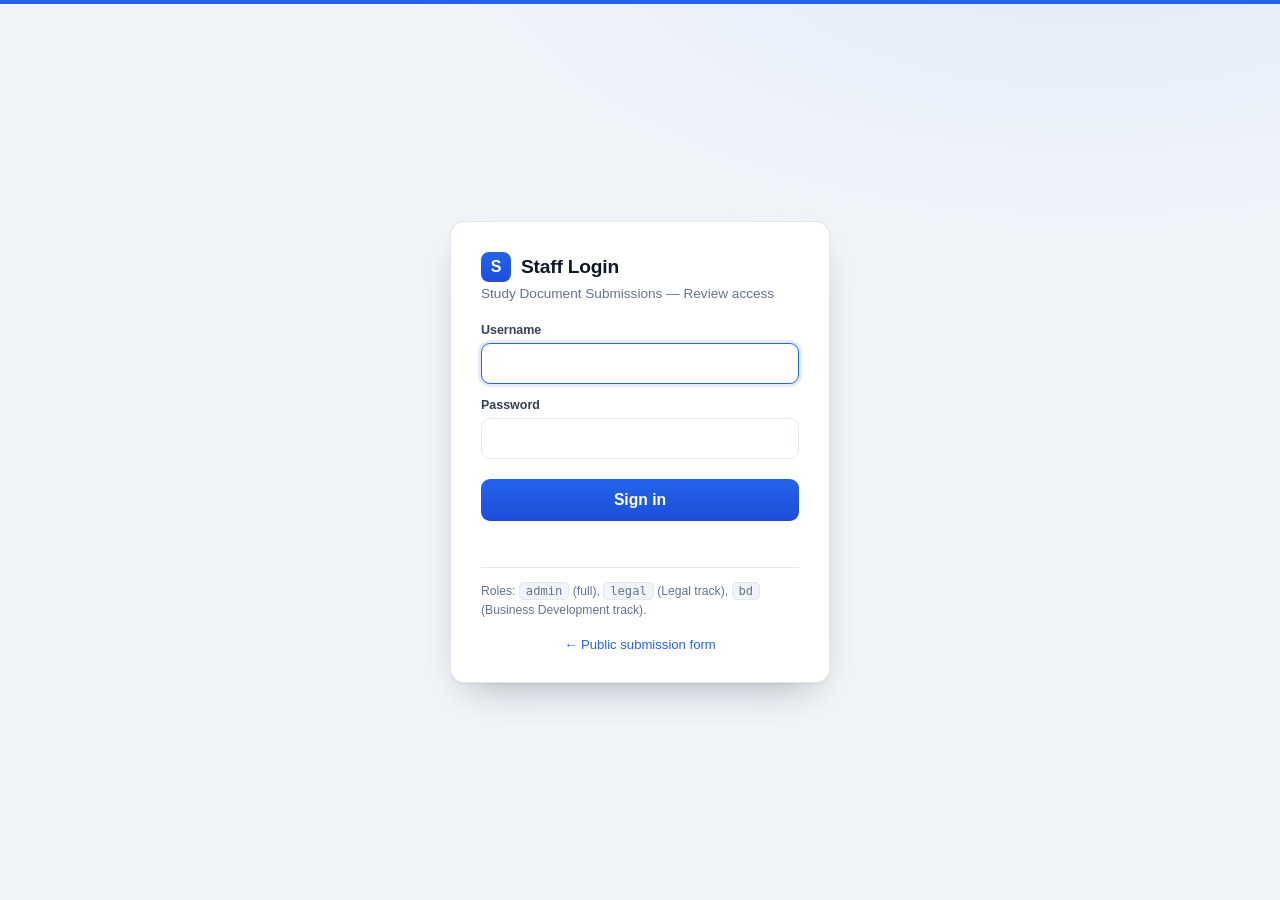
==== index.html @ d5940571 "Rename Index.html to index.html" ====
<!DOCTYPE html>
<html lang="en">
<head>
  <meta charset="UTF-8" />
  <meta name="viewport" content="width=device-width, initial-scale=1.0" />
  <title>Staff Login — Study Document Submissions</title>
  <style>
    :root{--bg:#f1f5f9;--surface:#fff;--border:#e2e8f0;--text:#0f172a;--muted:#64748b;--brand:#2563eb;--brand2:#1d4ed8;--shadow:0 1px 2px rgba(16,24,40,.06),0 18px 40px -18px rgba(16,24,40,.35);}
    *{box-sizing:border-box;} body{margin:0;min-height:100vh;display:flex;align-items:center;justify-content:center;padding:24px;background:radial-gradient(1200px 600px at 85% -10%,rgba(37,99,235,.08),transparent 60%),var(--bg);font-family:"Inter",-apple-system,BlinkMacSystemFont,"Segoe UI",Roboto,"Noto Sans Thai",sans-serif;color:var(--text);border-top:4px solid var(--brand);}
    .card{width:100%;max-width:380px;background:var(--surface);border:1px solid var(--border);border-radius:14px;box-shadow:var(--shadow);padding:30px;}
    .brand{display:flex;align-items:center;gap:10px;margin-bottom:4px;}
    .brand .dot{width:30px;height:30px;border-radius:8px;background:linear-gradient(180deg,var(--brand),var(--brand2));display:flex;align-items:center;justify-content:center;color:#fff;font-weight:800;}
    h1{font-size:1.2rem;margin:0;letter-spacing:-.2px;}
    p.sub{color:var(--muted);font-size:.85rem;margin:4px 0 22px;}
    label{display:block;font-size:.78rem;font-weight:700;color:#334155;margin:14px 0 6px;}
    input{width:100%;padding:11px 12px;border:1px solid var(--border);border-radius:9px;font:inherit;font-size:.95rem;background:#fff;color:var(--text);}
    input:focus{outline:none;border-color:var(--brand);box-shadow:0 0 0 3px rgba(37,99,235,.12);}
    button{width:100%;margin-top:20px;padding:12px;border:none;border-radius:9px;background:linear-gradient(180deg,var(--brand),var(--brand2));color:#fff;font-weight:700;font-size:.98rem;cursor:pointer;}
    button:hover{filter:brightness(1.06);} button:disabled{opacity:.6;cursor:default;}
    .err{color:#dc2626;font-size:.85rem;margin-top:14px;min-height:1em;}
    .hint{margin-top:18px;font-size:.76rem;color:var(--muted);border-top:1px solid var(--border);padding-top:14px;line-height:1.6;}
    .hint code{background:#f1f5f9;border:1px solid var(--border);border-radius:5px;padding:1px 6px;}
    .back{display:block;text-align:center;margin-top:16px;font-size:.82rem;color:var(--brand);text-decoration:none;}
  </style>
</head>
<body>
  <div class="card">
    <div class="brand"><span class="dot">S</span><h1>Staff Login</h1></div>
    <p class="sub">Study Document Submissions — Review access</p>
    <form id="loginForm">
      <label for="username">Username</label>
      <input id="username" autocomplete="username" autofocus />
      <label for="password">Password</label>
      <input id="password" type="password" autocomplete="current-password" />
      <button type="submit" id="btn">Sign in</button>
      <div class="err" id="err"></div>
    </form>
    <div class="hint">
      Roles: <code>admin</code> (full), <code>legal</code> (Legal track), <code>bd</code> (Business Development track).
    </div>
    <a class="back" id="pub" href="/app/">← Public submission form</a>
  </div>
  <script>
    const BASE=(function(){const p=location.pathname;const r=['/login','/login.html'];for(const x of r){if(p===x||p.endsWith(x))return p.slice(0,p.length-x.length);}return p.endsWith('/')?p.slice(0,-1):p;})();
    const u=p=>BASE+p;
    document.getElementById('pub').href=u('/');
    const params=new URLSearchParams(location.search);
    const next=params.get('next')||'/review';
    const form=document.getElementById('loginForm'), err=document.getElementById('err'), btn=document.getElementById('btn');
    form.addEventListener('submit',async e=>{
      e.preventDefault(); err.textContent='';
      const username=document.getElementById('username').value.trim();
      const password=document.getElementById('password').value;
      if(!username||!password){err.textContent='Please enter username and password.';return;}
      btn.disabled=true; btn.textContent='Signing in...';
      try{
        const res=await fetch(u('/api/login'),{method:'POST',headers:{'Content-Type':'application/json'},body:JSON.stringify({username,password})});
        const data=await res.json().catch(()=>({}));
        if(res.ok&&data.token){
          sessionStorage.setItem('staff_token',data.token);
          sessionStorage.setItem('staff_role',data.role);
          sessionStorage.setItem('staff_name',data.name);
          location.href=u(next.startsWith('/')?next:'/'+next);
        }else{
          err.textContent=data.error||('Login failed (HTTP '+res.status+')');
          btn.disabled=false; btn.textContent='Sign in';
        }
      }catch(ex){ err.textContent='Network error: '+ex.message; btn.disabled=false; btn.textContent='Sign in'; }
    });
  </script>
</body>
</html>
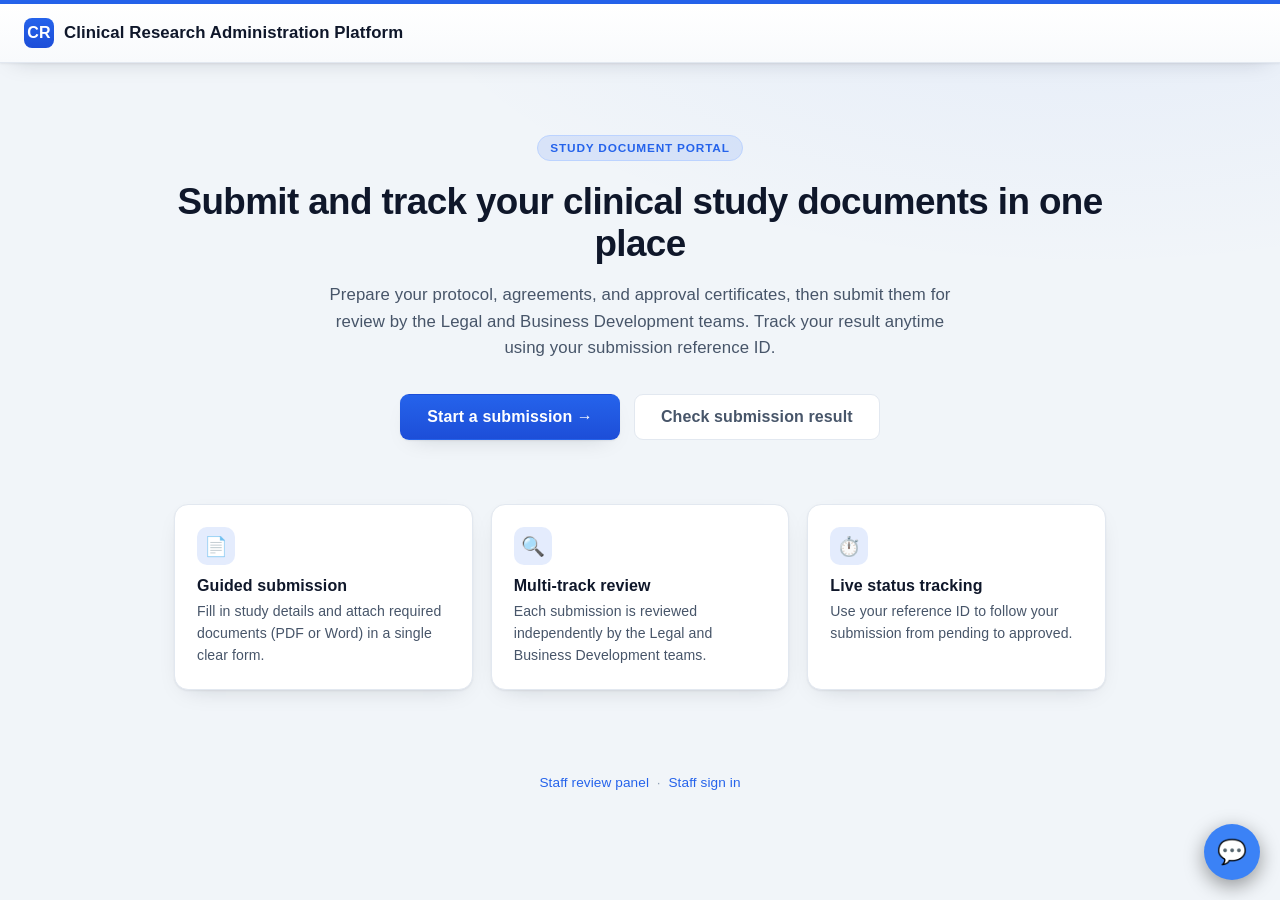
==== commit 69147c37: "Update index.html" ====
--- a/index.html
+++ b/index.html
@@ -3,70 +3,239 @@
 <head>
   <meta charset="UTF-8" />
   <meta name="viewport" content="width=device-width, initial-scale=1.0" />
-  <title>Staff Login — Study Document Submissions</title>
+  <title>Clinical Research Administration Platform</title>
   <style>
-    :root{--bg:#f1f5f9;--surface:#fff;--border:#e2e8f0;--text:#0f172a;--muted:#64748b;--brand:#2563eb;--brand2:#1d4ed8;--shadow:0 1px 2px rgba(16,24,40,.06),0 18px 40px -18px rgba(16,24,40,.35);}
-    *{box-sizing:border-box;} body{margin:0;min-height:100vh;display:flex;align-items:center;justify-content:center;padding:24px;background:radial-gradient(1200px 600px at 85% -10%,rgba(37,99,235,.08),transparent 60%),var(--bg);font-family:"Inter",-apple-system,BlinkMacSystemFont,"Segoe UI",Roboto,"Noto Sans Thai",sans-serif;color:var(--text);border-top:4px solid var(--brand);}
-    .card{width:100%;max-width:380px;background:var(--surface);border:1px solid var(--border);border-radius:14px;box-shadow:var(--shadow);padding:30px;}
-    .brand{display:flex;align-items:center;gap:10px;margin-bottom:4px;}
-    .brand .dot{width:30px;height:30px;border-radius:8px;background:linear-gradient(180deg,var(--brand),var(--brand2));display:flex;align-items:center;justify-content:center;color:#fff;font-weight:800;}
-    h1{font-size:1.2rem;margin:0;letter-spacing:-.2px;}
-    p.sub{color:var(--muted);font-size:.85rem;margin:4px 0 22px;}
-    label{display:block;font-size:.78rem;font-weight:700;color:#334155;margin:14px 0 6px;}
-    input{width:100%;padding:11px 12px;border:1px solid var(--border);border-radius:9px;font:inherit;font-size:.95rem;background:#fff;color:var(--text);}
-    input:focus{outline:none;border-color:var(--brand);box-shadow:0 0 0 3px rgba(37,99,235,.12);}
-    button{width:100%;margin-top:20px;padding:12px;border:none;border-radius:9px;background:linear-gradient(180deg,var(--brand),var(--brand2));color:#fff;font-weight:700;font-size:.98rem;cursor:pointer;}
-    button:hover{filter:brightness(1.06);} button:disabled{opacity:.6;cursor:default;}
-    .err{color:#dc2626;font-size:.85rem;margin-top:14px;min-height:1em;}
-    .hint{margin-top:18px;font-size:.76rem;color:var(--muted);border-top:1px solid var(--border);padding-top:14px;line-height:1.6;}
-    .hint code{background:#f1f5f9;border:1px solid var(--border);border-radius:5px;padding:1px 6px;}
-    .back{display:block;text-align:center;margin-top:16px;font-size:.82rem;color:var(--brand);text-decoration:none;}
+    * { box-sizing: border-box; }
+    :root {
+      --app-bg:        #f1f5f9;
+      --surface-1:     #ffffff;
+      --surface-2:     #f8fafc;
+      --surface-3:     #eef2f7;
+      --border:        #e2e8f0;
+      --text:          #0f172a;
+      --text-muted:    #475569;
+      --text-dim:      #94a3b8;
+      --brand:         #2563eb;
+      --brand-strong:  #1d4ed8;
+      --brand-tint:    rgba(37,99,235,.12);
+      --radius:14px; --radius-sm:9px;
+      --shadow:0 1px 2px rgba(16,24,40,.06), 0 8px 24px -14px rgba(16,24,40,.25);
+      --font:"Inter",-apple-system,BlinkMacSystemFont,"Segoe UI",Roboto,"Helvetica Neue",Arial,"Noto Sans Thai",sans-serif;
+    }
+    body {
+      margin: 0;
+      min-height: 100vh;
+      font-family: var(--font);
+      color: var(--text);
+      background:
+        radial-gradient(1200px 600px at 85% -10%, rgba(37,99,235,.07), transparent 60%),
+        var(--app-bg);
+      border-top: 4px solid var(--brand);
+      -webkit-font-smoothing: antialiased;
+      letter-spacing: .1px;
+    }
+    .topbar {
+      background: linear-gradient(180deg, #ffffff, #f8fafc);
+      border-bottom: 1px solid var(--border);
+      box-shadow: var(--shadow);
+      padding: 14px 24px;
+      display: flex;
+      align-items: center;
+      gap: 10px;
+    }
+    .topbar .logo {
+      width: 30px; height: 30px; border-radius: 8px;
+      background: linear-gradient(180deg, var(--brand), var(--brand-strong));
+      display: inline-flex; align-items: center; justify-content: center;
+      color: #fff; font-weight: 800; font-size: 1rem;
+    }
+    .topbar h1 { font-size: 1.05rem; margin: 0; font-weight: 700; }
+
+    .hero {
+      max-width: 980px;
+      margin: 0 auto;
+      padding: 72px 24px 40px;
+      text-align: center;
+    }
+    .eyebrow {
+      display: inline-block;
+      font-size: .74rem;
+      font-weight: 700;
+      letter-spacing: .8px;
+      text-transform: uppercase;
+      color: var(--brand);
+      background: var(--brand-tint);
+      border: 1px solid #bcd3ff;
+      padding: 5px 12px;
+      border-radius: 999px;
+      margin-bottom: 20px;
+    }
+    .hero h2 {
+      font-size: 2.3rem;
+      line-height: 1.15;
+      margin: 0 0 16px;
+      letter-spacing: -.6px;
+      font-weight: 800;
+    }
+    .hero p.lead {
+      font-size: 1.05rem;
+      color: var(--text-muted);
+      max-width: 640px;
+      margin: 0 auto 32px;
+      line-height: 1.6;
+    }
+    .cta-row {
+      display: flex;
+      gap: 14px;
+      justify-content: center;
+      flex-wrap: wrap;
+    }
+    .btn {
+      display: inline-flex;
+      align-items: center;
+      gap: 8px;
+      padding: 13px 26px;
+      border-radius: var(--radius-sm);
+      font-size: 1rem;
+      font-weight: 600;
+      text-decoration: none;
+      cursor: pointer;
+      border: 1px solid transparent;
+      transition: filter .15s, background .15s;
+    }
+    .btn-primary {
+      background: linear-gradient(180deg, var(--brand), var(--brand-strong));
+      color: #fff;
+      box-shadow: var(--shadow);
+    }
+    .btn-primary:hover { filter: brightness(1.07); }
+    .btn-ghost {
+      background: #fff;
+      border-color: var(--border);
+      color: var(--text-muted);
+    }
+    .btn-ghost:hover { background: var(--surface-3); color: var(--text); }
+
+    .cards {
+      max-width: 980px;
+      margin: 0 auto;
+      padding: 24px 24px 72px;
+      display: grid;
+      grid-template-columns: repeat(3, 1fr);
+      gap: 18px;
+    }
+    .feature {
+      background: var(--surface-1);
+      border: 1px solid var(--border);
+      border-radius: var(--radius);
+      padding: 22px;
+      box-shadow: var(--shadow);
+    }
+    .feature .ic {
+      width: 38px; height: 38px; border-radius: 10px;
+      background: var(--brand-tint); color: var(--brand);
+      display: inline-flex; align-items: center; justify-content: center;
+      font-size: 1.2rem; margin-bottom: 12px;
+    }
+    .feature h3 { margin: 0 0 6px; font-size: 1rem; font-weight: 700; }
+    .feature p { margin: 0; font-size: .88rem; color: var(--text-muted); line-height: 1.55; }
+
+    .footer-links {
+      text-align: center;
+      padding: 0 24px 48px;
+      font-size: .85rem;
+      color: var(--text-dim);
+    }
+    .footer-links a { color: var(--brand); text-decoration: none; }
+    .footer-links a:hover { text-decoration: underline; }
+
+    @media (max-width: 760px) {
+      .cards { grid-template-columns: 1fr; }
+      .hero { padding-top: 48px; }
+      .hero h2 { font-size: 1.8rem; }
+    }
   </style>
 </head>
 <body>
-  <div class="card">
-    <div class="brand"><span class="dot">S</span><h1>Staff Login</h1></div>
-    <p class="sub">Study Document Submissions — Review access</p>
-    <form id="loginForm">
-      <label for="username">Username</label>
-      <input id="username" autocomplete="username" autofocus />
-      <label for="password">Password</label>
-      <input id="password" type="password" autocomplete="current-password" />
-      <button type="submit" id="btn">Sign in</button>
-      <div class="err" id="err"></div>
-    </form>
-    <div class="hint">
-      Roles: <code>admin</code> (full), <code>legal</code> (Legal track), <code>bd</code> (Business Development track).
-    </div>
-    <a class="back" id="pub" href="/app/">← Public submission form</a>
+  <div class="topbar">
+    <span class="logo">CR</span>
+    <h1>Clinical Research Administration Platform</h1>
   </div>
+
+  <section class="hero">
+    <span class="eyebrow">Study Document Portal</span>
+    <h2>Submit and track your clinical study documents in one place</h2>
+    <p class="lead">
+      Prepare your protocol, agreements, and approval certificates, then submit them
+      for review by the Legal and Business Development teams. Track your result anytime
+      using your submission reference ID.
+    </p>
+    <div class="cta-row">
+      <a class="btn btn-primary navlink" data-path="/submission" href="/submission">
+        Start a submission →
+      </a>
+      <a class="btn btn-ghost navlink" data-path="/result" href="/result">
+        Check submission result
+      </a>
+    </div>
+  </section>
+
+  <section class="cards">
+    <div class="feature">
+      <div class="ic">📄</div>
+      <h3>Guided submission</h3>
+      <p>Fill in study details and attach required documents (PDF or Word) in a single clear form.</p>
+    </div>
+    <div class="feature">
+      <div class="ic">🔍</div>
+      <h3>Multi-track review</h3>
+      <p>Each submission is reviewed independently by the Legal and Business Development teams.</p>
+    </div>
+    <div class="feature">
+      <div class="ic">⏱️</div>
+      <h3>Live status tracking</h3>
+      <p>Use your reference ID to follow your submission from pending to approved.</p>
+    </div>
+  </section>
+
+  <p class="footer-links">
+    <a class="navlink" data-path="/review" href="/review">Staff review panel</a>
+    &nbsp;·&nbsp;
+    <a class="navlink" data-path="/login" href="/login">Staff sign in</a>
+  </p>
+
   <script>
-    const BASE=(function(){const p=location.pathname;const r=['/login','/login.html'];for(const x of r){if(p===x||p.endsWith(x))return p.slice(0,p.length-x.length);}return p.endsWith('/')?p.slice(0,-1):p;})();
-    const u=p=>BASE+p;
-    document.getElementById('pub').href=u('/');
-    const params=new URLSearchParams(location.search);
-    const next=params.get('next')||'/review';
-    const form=document.getElementById('loginForm'), err=document.getElementById('err'), btn=document.getElementById('btn');
-    form.addEventListener('submit',async e=>{
-      e.preventDefault(); err.textContent='';
-      const username=document.getElementById('username').value.trim();
-      const password=document.getElementById('password').value;
-      if(!username||!password){err.textContent='Please enter username and password.';return;}
-      btn.disabled=true; btn.textContent='Signing in...';
-      try{
-        const res=await fetch(u('/api/login'),{method:'POST',headers:{'Content-Type':'application/json'},body:JSON.stringify({username,password})});
-        const data=await res.json().catch(()=>({}));
-        if(res.ok&&data.token){
-          sessionStorage.setItem('staff_token',data.token);
-          sessionStorage.setItem('staff_role',data.role);
-          sessionStorage.setItem('staff_name',data.name);
-          location.href=u(next.startsWith('/')?next:'/'+next);
-        }else{
-          err.textContent=data.error||('Login failed (HTTP '+res.status+')');
-          btn.disabled=false; btn.textContent='Sign in';
+    // Detect base prefix (e.g. "" when served at "/", "/app" behind a proxy).
+    const BASE = (function () {
+      var p = window.location.pathname;
+      var routes = ["/index.html", "/", "/submission.html", "/submission",
+                    "/admin", "/admin.html", "/review", "/review.html",
+                    "/result-preview", "/result-preview.html",
+                    "/result", "/result.html", "/login", "/login.html"];
+      for (var i = 0; i < routes.length; i++) {
+        if (routes[i] !== "/" && (p === routes[i] || p.endsWith(routes[i]))) {
+          return p.slice(0, p.length - routes[i].length);
         }
-      }catch(ex){ err.textContent='Network error: '+ex.message; btn.disabled=false; btn.textContent='Sign in'; }
+      }
+      if (p.endsWith("/")) return p.slice(0, -1);
+      return p;
+    })();
+    function u(path) { return BASE + path; }
+
+    // Make nav links base-aware
+    document.querySelectorAll("a.navlink").forEach(function (a) {
+      a.setAttribute("href", u(a.dataset.path));
     });
+  </script>
+  <script>
+  (function(){
+    var p=window.location.pathname;
+    var routes=["/index.html","/submission.html","/submission","/admin","/admin.html","/review","/review.html","/result-preview","/result-preview.html","/result","/result.html","/login","/login.html"];
+    var base=p;
+    for(var i=0;i<routes.length;i++){ if(p===routes[i]||p.endsWith(routes[i])){ base=p.slice(0,p.length-routes[i].length); break; } }
+    if(base===p){ base = p.endsWith("/")?p.slice(0,-1):p; }
+    var s=document.createElement("script"); s.src=base+"/chat-widget.js"; s.defer=true; document.body.appendChild(s);
+  })();
   </script>
 </body>
 </html>
